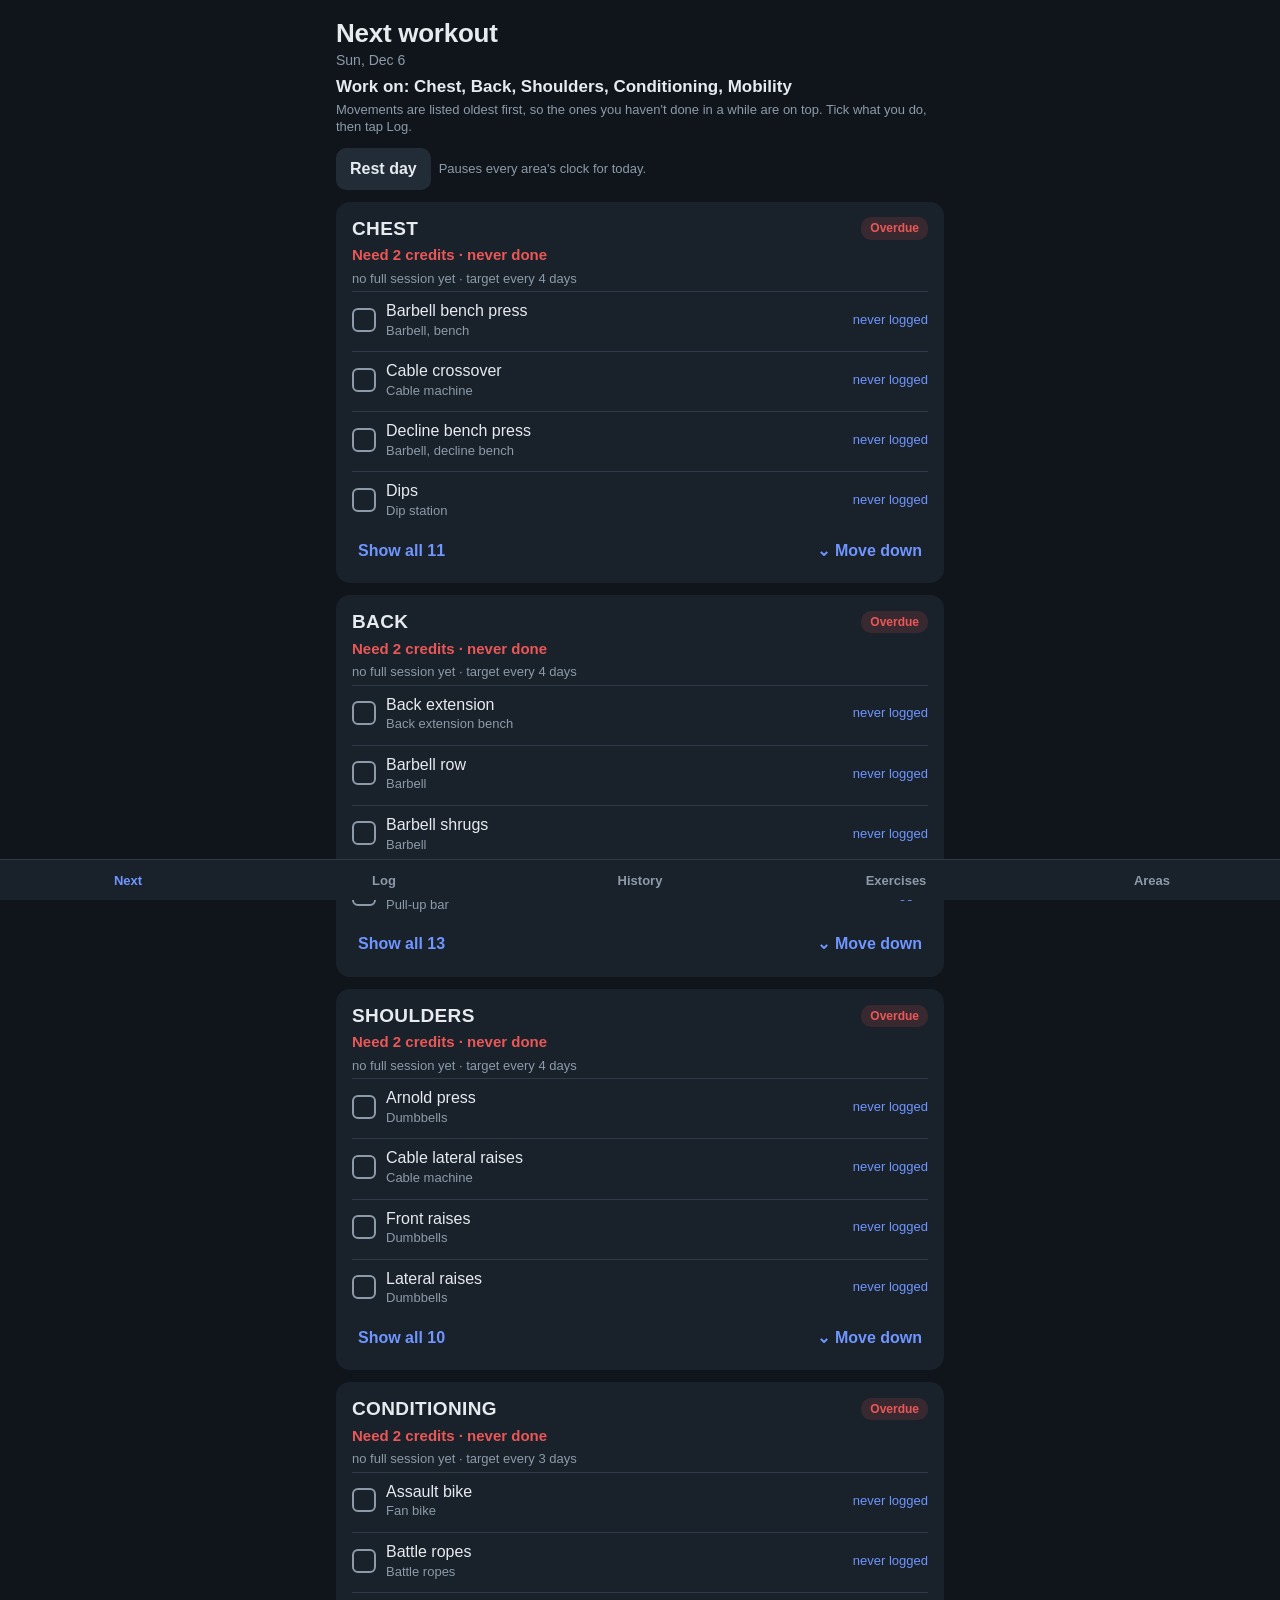
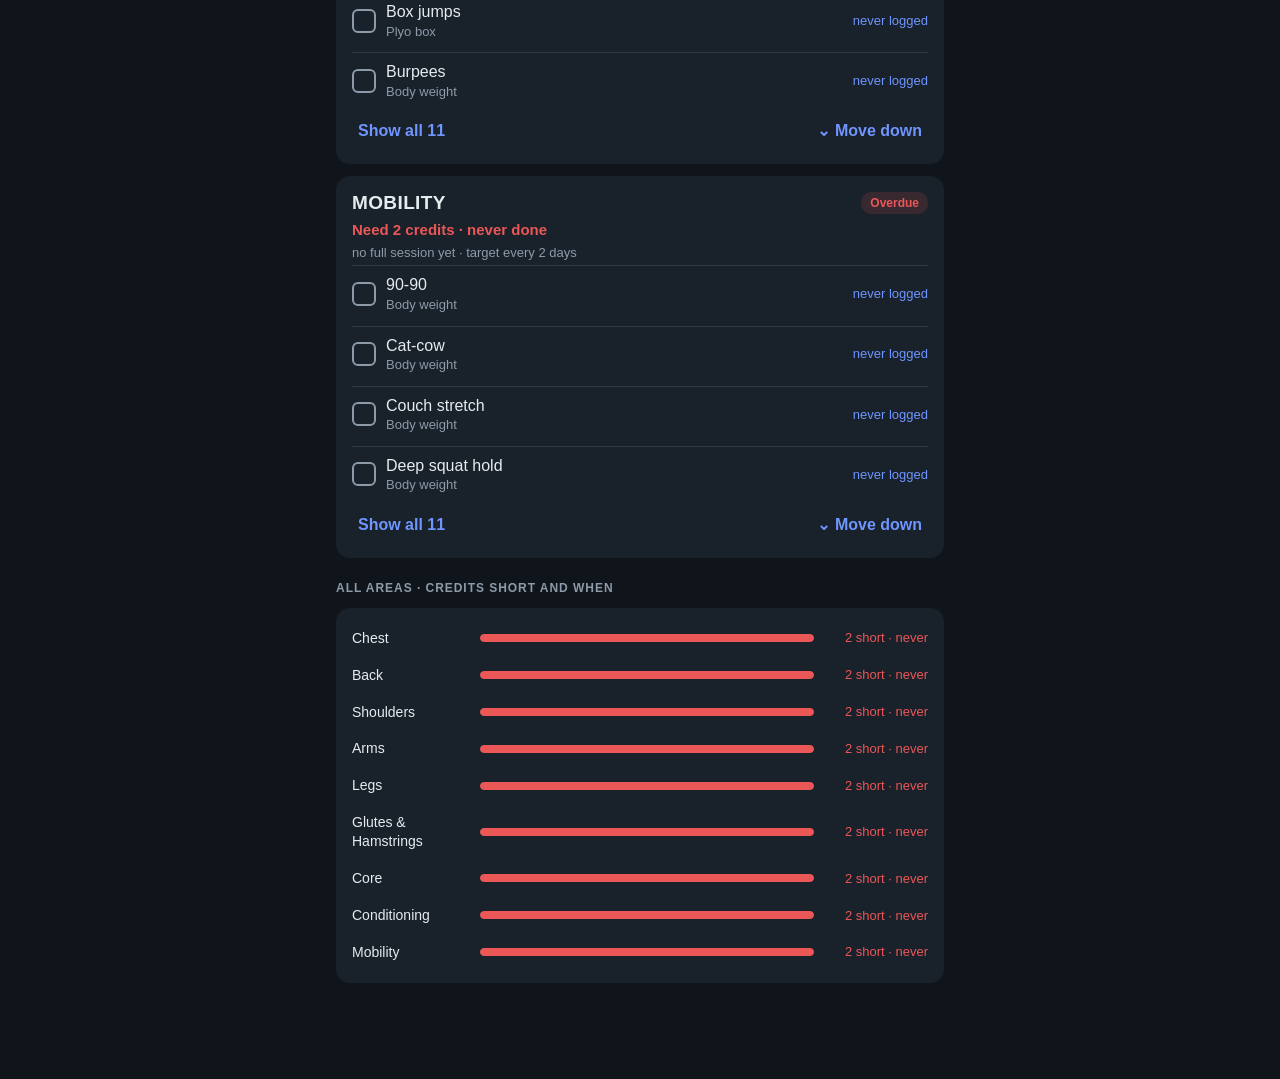
==== pwa/index.html @ 279eb3b7 "iPhone web app (pwa/) with a commercial-gym exercise list, published by GitHub Pages Co-Authored-By:" ====
<!doctype html>
<html lang="en">
<head>
<meta charset="utf-8">
<meta name="viewport" content="width=device-width, initial-scale=1, viewport-fit=cover">
<title>Workout Log</title>
<meta name="theme-color" content="#10151B">
<meta name="apple-mobile-web-app-capable" content="yes">
<meta name="mobile-web-app-capable" content="yes">
<meta name="apple-mobile-web-app-status-bar-style" content="black-translucent">
<meta name="apple-mobile-web-app-title" content="Workouts">
<link rel="apple-touch-icon" href="icon-180.png">
<link rel="icon" href="icon.svg" type="image/svg+xml">
<link rel="manifest" href="manifest.json">
<link rel="stylesheet" href="app.css">
</head>
<body>
<main id="screen"></main>
<nav id="tabs">
  <button data-tab="next">Next</button>
  <button data-tab="log">Log</button>
  <button data-tab="history">History</button>
  <button data-tab="exercises">Exercises</button>
  <button data-tab="areas">Areas</button>
</nav>
<div id="toast" hidden></div>
<div id="sheet" hidden><div class="sheet-card" id="sheet-card"></div></div>
<script src="logic.js"></script>
<script src="app.js"></script>
</body>
</html>
---- pwa/app.css ----
:root {
  --bg: #10151B; --surface: #19212A; --surface2: #222C37; --line: #2E3A47;
  --fg: #E6EBF0; --muted: #8C9AA9; --accent: #6F95FF; --accent-ink: #0B1530;
  --fresh: #6FCF97; --soon: #F2C94C; --due: #F2994A; --overdue: #EB5757;
  color-scheme: dark;
  font-family: -apple-system, BlinkMacSystemFont, "SF Pro Text", "Segoe UI", Roboto, sans-serif;
  -webkit-text-size-adjust: 100%;
}
* { box-sizing: border-box; }
html, body { margin: 0; background: var(--bg); color: var(--fg); }
body { font-size: 16px; line-height: 1.35; -webkit-tap-highlight-color: transparent; }
button, input, select, textarea { font: inherit; color: inherit; }
[hidden] { display: none !important; }

#screen {
  padding: calc(env(safe-area-inset-top, 0px) + 16px) max(16px, env(safe-area-inset-right, 0px)) calc(env(safe-area-inset-bottom, 0px) + 96px) max(16px, env(safe-area-inset-left, 0px));
  max-width: 640px; margin: 0 auto; display: flex; flex-direction: column; gap: 12px;
}
#tabs {
  position: fixed; left: 0; right: 0; bottom: 0; display: flex; background: var(--surface);
  border-top: 1px solid var(--line); padding: 0 env(safe-area-inset-right, 0px) env(safe-area-inset-bottom, 0px) env(safe-area-inset-left, 0px); z-index: 5;
}
#tabs button {
  flex: 1; background: none; border: 0; padding: 12px 2px 10px; color: var(--muted); font-size: 13px; font-weight: 600;
}
#tabs button.on { color: var(--accent); }
#tabs button .badge { display: inline-block; min-width: 18px; padding: 0 5px; margin-left: 3px; border-radius: 9px; background: var(--accent); color: var(--accent-ink); font-size: 11px; }

h1 { font-size: 26px; margin: 0; letter-spacing: -0.01em; }
.sub { color: var(--muted); font-size: 14px; }
.small { font-size: 13px; }
.muted { color: var(--muted); }
.lead { font-size: 17px; font-weight: 600; margin: 6px 0 2px; }
.section { font-size: 12px; font-weight: 700; letter-spacing: 0.08em; text-transform: uppercase; color: var(--muted); margin: 10px 0 0; }

.card { background: var(--surface); border-radius: 14px; padding: 14px 16px; display: flex; flex-direction: column; gap: 4px; }
.card.dim { opacity: 0.6; }
.card-head { display: flex; align-items: center; gap: 8px; }
.card-title { flex: 1; font-size: 19px; font-weight: 800; letter-spacing: 0.02em; text-transform: uppercase; margin: 0; }
.goal { font-weight: 600; font-size: 15px; }
.pill { font-size: 12px; font-weight: 700; padding: 3px 9px; border-radius: 10px; }
.s-FRESH { color: var(--fresh); } .s-SOON { color: var(--soon); } .s-DUE { color: var(--due); } .s-OVERDUE { color: var(--overdue); }
.pill.s-FRESH { background: rgba(111,207,151,.15); } .pill.s-SOON { background: rgba(242,201,76,.15); }
.pill.s-DUE { background: rgba(242,153,74,.15); } .pill.s-OVERDUE { background: rgba(235,87,87,.15); }

.row { display: flex; align-items: center; gap: 10px; padding: 8px 0; border-top: 1px solid var(--line); }
.row.tap { cursor: pointer; }
.row .grow { flex: 1; min-width: 0; }
.row .right { text-align: right; max-width: 45%; }
.check { width: 24px; height: 24px; border-radius: 6px; border: 2px solid var(--muted); flex: none; display: grid; place-items: center; }
.check.on { background: var(--accent); border-color: var(--accent); }
.check.on::after { content: ""; width: 6px; height: 11px; border: solid var(--accent-ink); border-width: 0 3px 3px 0; transform: translateY(-1px) rotate(45deg); }
.never { color: var(--accent); font-size: 13px; }
.video { flex: none; width: 34px; height: 34px; border-radius: 17px; border: 1px solid var(--line); background: var(--surface2); color: var(--accent); font-size: 13px; display: grid; place-items: center; text-decoration: none; }

.btn { border: 0; border-radius: 10px; padding: 10px 14px; font-weight: 600; background: var(--surface2); color: var(--fg); }
.btn.primary { background: var(--accent); color: var(--accent-ink); }
.btn.text { background: none; color: var(--accent); padding: 8px 6px; }
.btn.danger { color: var(--overdue); }
.btn:disabled { opacity: .4; }
.btns { display: flex; gap: 8px; flex-wrap: wrap; align-items: center; }
.btns .spacer { flex: 1; }

.bar { height: 8px; border-radius: 4px; background: var(--surface2); overflow: hidden; flex: 1; }
.bar > div { height: 100%; border-radius: 4px; }
.arearow { display: flex; align-items: center; gap: 10px; padding: 7px 0; cursor: pointer; }
.arearow .name { width: 118px; font-size: 14px; font-weight: 500; }
.arearow .short { width: 104px; text-align: right; font-size: 13px; }

input[type=text], input[type=search], input[type=number], input[type=date], input[type=url], select, textarea {
  width: 100%; background: var(--surface2); border: 1px solid var(--line); border-radius: 10px; padding: 10px 12px; font-size: 16px;
}
input:focus, select:focus, textarea:focus { outline: 2px solid var(--accent); outline-offset: -1px; }
label.field { display: flex; flex-direction: column; gap: 4px; font-size: 13px; color: var(--muted); flex: 1; min-width: 0; }
.fields { display: flex; gap: 8px; align-items: flex-end; }
.fields label.field { min-width: 60px; }
.chips { display: flex; flex-wrap: wrap; gap: 6px; }
.chip { border: 1px solid var(--line); background: none; border-radius: 16px; padding: 6px 12px; font-size: 14px; }
.chip.on { background: var(--accent); color: var(--accent-ink); border-color: var(--accent); }
.toggle { display: flex; align-items: center; gap: 10px; padding: 6px 0; }

.results { display: flex; flex-direction: column; }
.stepper { display: flex; align-items: center; gap: 6px; }
.stepper .btn { width: 40px; padding: 8px 0; }
.stepper .val { min-width: 56px; text-align: center; font-weight: 600; }

#toast {
  position: fixed; left: 50%; transform: translateX(-50%); bottom: calc(env(safe-area-inset-bottom, 0px) + 70px); z-index: 20;
  background: var(--fg); color: var(--bg); padding: 10px 16px; border-radius: 10px; font-size: 14px; font-weight: 600; max-width: 90vw; display: flex; gap: 12px; align-items: center;
}
#toast button { background: none; border: 0; color: var(--accent-ink); font-weight: 800; padding: 0; color: #2F55C8; }
#sheet { position: fixed; inset: 0; background: rgba(0,0,0,.55); z-index: 10; display: flex; align-items: flex-end; justify-content: center; }
.sheet-card {
  background: var(--surface); width: 100%; max-width: 640px; max-height: 92vh; overflow-y: auto; border-radius: 16px 16px 0 0;
  padding: 18px max(16px, env(safe-area-inset-right, 0px)) calc(env(safe-area-inset-bottom, 0px) + 18px) max(16px, env(safe-area-inset-left, 0px));
  display: flex; flex-direction: column; gap: 12px;
}
.sheet-card h2 { margin: 0; font-size: 20px; }
.chart { display: flex; align-items: flex-end; gap: 3px; height: 110px; overflow-x: auto; padding-top: 6px; }
.chart div { flex: 0 0 14px; background: var(--accent); border-radius: 3px 3px 0 0; opacity: .7; }
.chart div.best { opacity: 1; background: var(--fresh); }
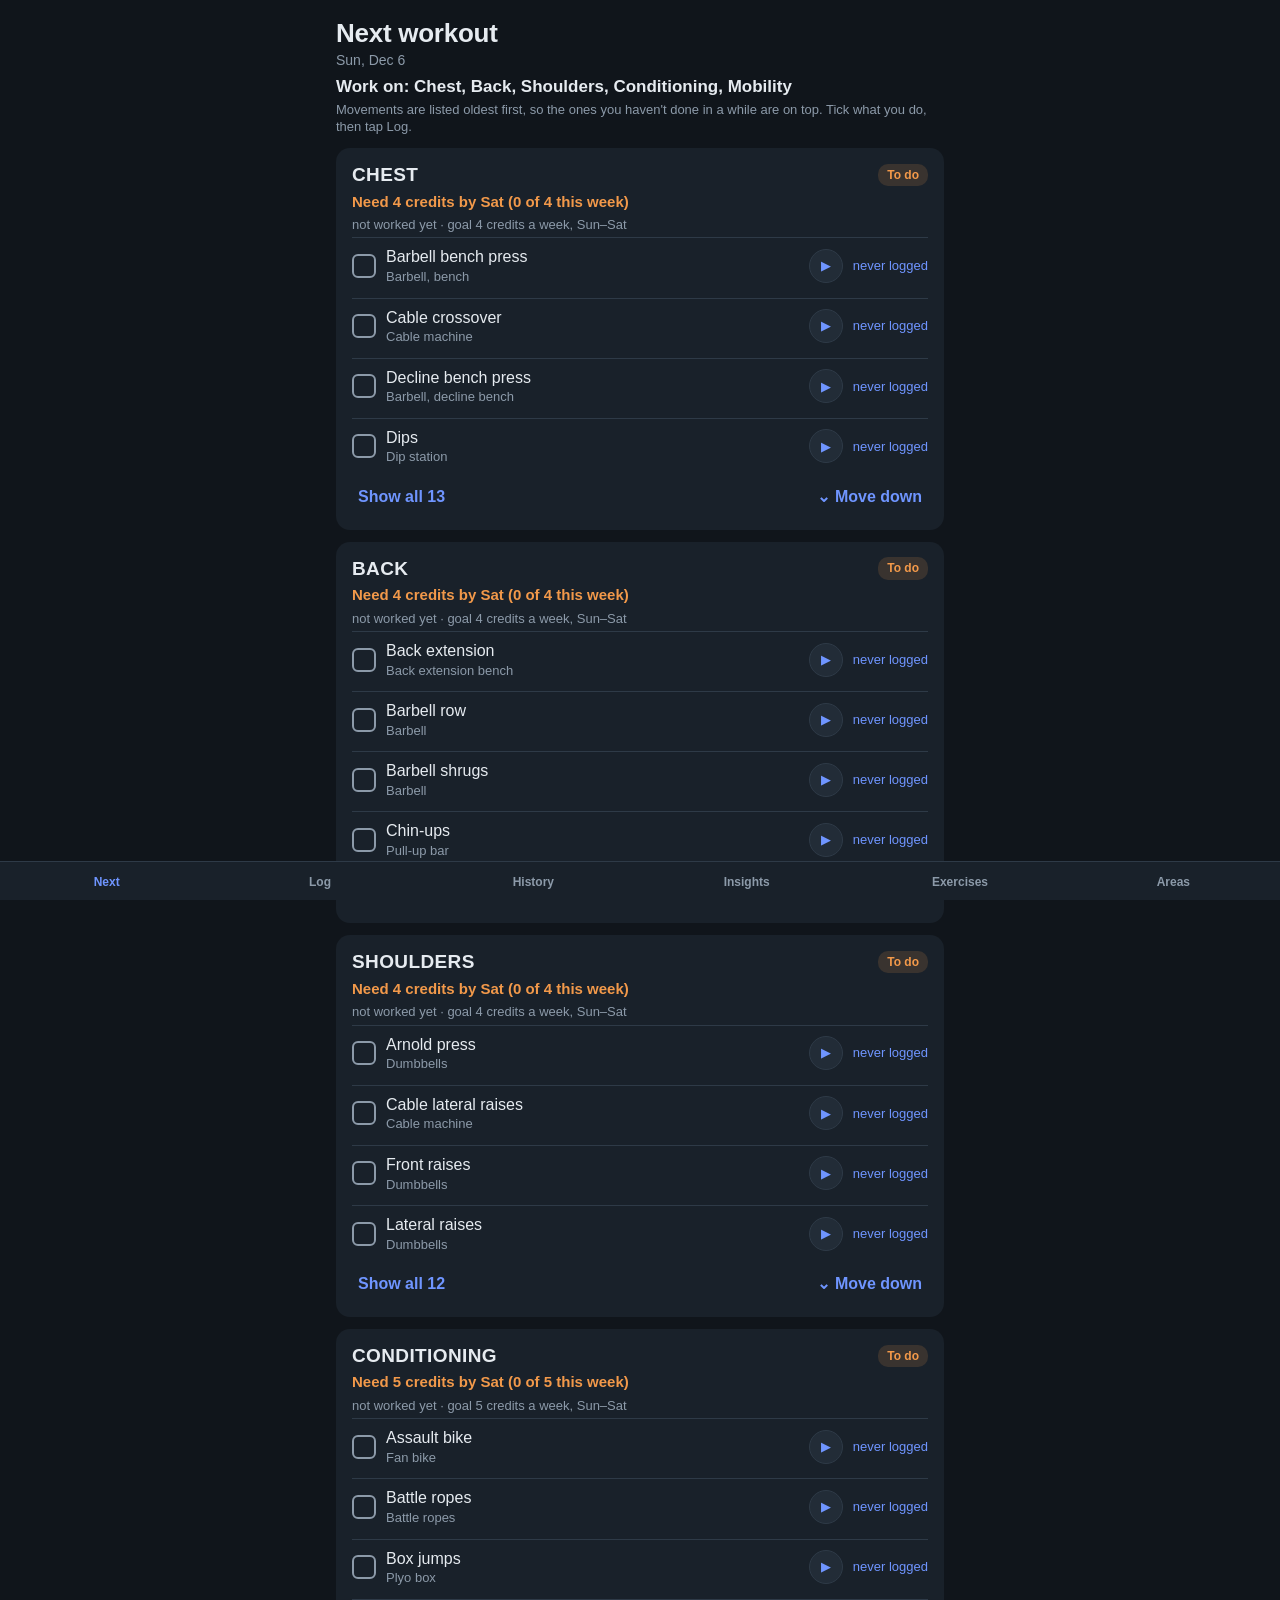
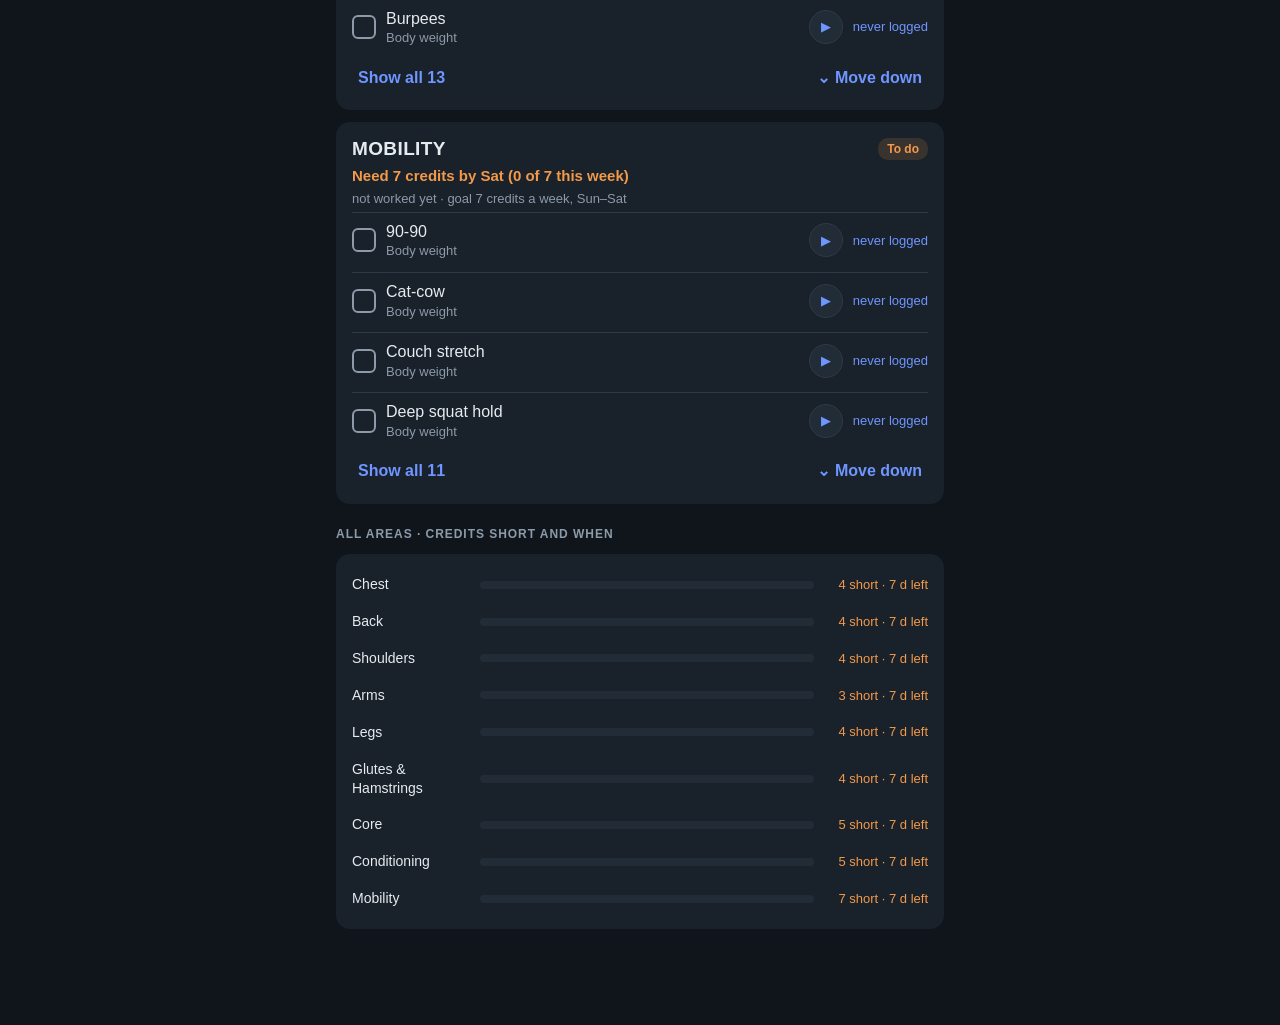
==== commit 6c7f406b: "Web app: Insights tab This week / avg per week / streak, a 17-week calendar, a Last 10 weeks stoplig" ====
--- a/pwa/index.html
+++ b/pwa/index.html
@@ -20,6 +20,7 @@
   <button data-tab="next">Next</button>
   <button data-tab="log">Log</button>
   <button data-tab="history">History</button>
+  <button data-tab="insights">Insights</button>
   <button data-tab="exercises">Exercises</button>
   <button data-tab="areas">Areas</button>
 </nav>
--- a/pwa/app.css
+++ b/pwa/app.css
@@ -21,7 +21,8 @@
   border-top: 1px solid var(--line); padding: 0 env(safe-area-inset-right, 0px) env(safe-area-inset-bottom, 0px) env(safe-area-inset-left, 0px); z-index: 5;
 }
 #tabs button {
-  flex: 1; background: none; border: 0; padding: 12px 2px 10px; color: var(--muted); font-size: 13px; font-weight: 600;
+  flex: 1; min-width: 0; background: none; border: 0; padding: 12px 1px 10px; color: var(--muted); font-size: 12px; font-weight: 600;
+  white-space: nowrap; overflow: hidden; text-overflow: ellipsis;
 }
 #tabs button.on { color: var(--accent); }
 #tabs button .badge { display: inline-block; min-width: 18px; padding: 0 5px; margin-left: 3px; border-radius: 9px; background: var(--accent); color: var(--accent-ink); font-size: 11px; }
@@ -47,6 +48,8 @@
 .row.tap { cursor: pointer; }
 .row .grow { flex: 1; min-width: 0; }
 .row .right { text-align: right; max-width: 45%; }
+.row.wrap { flex-wrap: wrap; row-gap: 2px; }
+.row .note { flex-basis: 100%; padding-left: 34px; font-size: 12px; overflow-wrap: anywhere; }
 .check { width: 24px; height: 24px; border-radius: 6px; border: 2px solid var(--muted); flex: none; display: grid; place-items: center; }
 .check.on { background: var(--accent); border-color: var(--accent); }
 .check.on::after { content: ""; width: 6px; height: 11px; border: solid var(--accent-ink); border-width: 0 3px 3px 0; transform: translateY(-1px) rotate(45deg); }
@@ -99,3 +102,26 @@
 .chart { display: flex; align-items: flex-end; gap: 3px; height: 110px; overflow-x: auto; padding-top: 6px; }
 .chart div { flex: 0 0 14px; background: var(--accent); border-radius: 3px 3px 0 0; opacity: .7; }
 .chart div.best { opacity: 1; background: var(--fresh); }
+
+/* Insights */
+.statrow { display: flex; gap: 8px; }
+.stat { flex: 1; min-width: 0; }
+.statval { font-size: 24px; font-weight: 800; }
+.heat { display: flex; gap: 3px; margin-top: 8px; }
+.heatcol { flex: 1; display: flex; flex-direction: column; gap: 3px; }
+.hc { display: inline-block; aspect-ratio: 1; border-radius: 2px; background: var(--surface2); }
+.heatcol .hc { width: 100%; }
+.heatkey { display: flex; align-items: center; flex-wrap: wrap; gap: 4px; margin-top: 6px; }
+.heatkey .hc { width: 10px; height: 10px; }
+.hc.future { background: transparent; }
+.hc.w1 { background: color-mix(in srgb, var(--accent) 40%, var(--surface2)); }
+.hc.w2 { background: color-mix(in srgb, var(--accent) 70%, var(--surface2)); }
+.hc.w3 { background: var(--accent); }
+.hc.injury { background: var(--overdue); }
+.lightrow { display: flex; align-items: center; gap: 8px; padding: 4px 0; }
+.lightrow .name { width: 96px; flex: none; font-size: 14px; line-height: 1.2; }
+.lights { flex: 1; min-width: 0; display: flex; gap: 3px; }
+.light { flex: 1; aspect-ratio: 1; border-radius: 3px; border: 2px solid transparent; }
+.light.none { background: var(--surface2); }
+.light.now { border-color: var(--muted); }
+@media (max-width: 380px) { #tabs button { font-size: 11px; letter-spacing: -0.01em; } } /* six tabs fit an iPhone SE */
